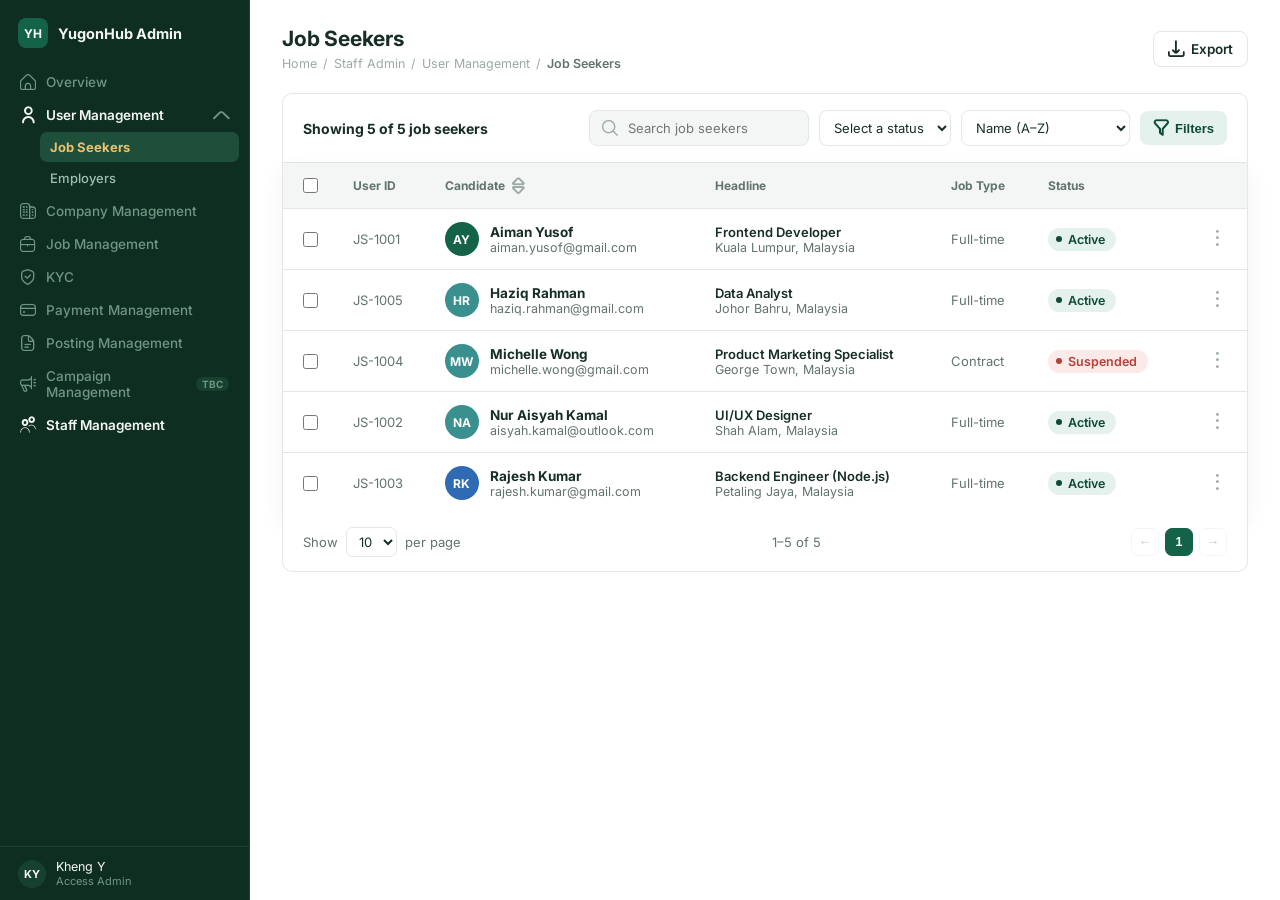
==== user_management.html @ 285b8dcd "update the base pages, include user management" ====
<!DOCTYPE html>
<html lang="en">
<head>
<meta charset="UTF-8">
<meta name="viewport" content="width=device-width, initial-scale=1.0">
<title>YugonHub Staff Admin — User Management</title>
<link rel="preconnect" href="https://fonts.googleapis.com">
<link rel="preconnect" href="https://fonts.gstatic.com" crossorigin>
<link href="https://fonts.googleapis.com/css2?family=Inter:wght@400;500;600;700&display=swap" rel="stylesheet">
<link rel="stylesheet" href="css/style.css">
<link rel="stylesheet" href="css/user-management.css">
</head>
<body>

<!-- ================= SIDEBAR ================= -->
<div class="sidebar">
  <div class="sidebar-head">
    <div class="brand-badge">YH</div>
    <div class="brand-name">YugonHub Admin</div>
  </div>
  <div class="nav">
    <div class="nav-item disabled"><i class="fi fi-rr-home"></i> Overview</div>

    <div class="nav-group">
      <div class="nav-item" id="user-nav-toggle">
        <i class="fi fi-rr-user"></i>
        User Management
        <i class="fi fi-rr-angle-down chev open" id="user-nav-chev"></i>
      </div>
      <div class="nav-sub open" id="user-nav-sub">
        <div class="nav-sub-item active" data-view="jobseeker">Job Seekers</div>
        <div class="nav-sub-item" data-view="employer">Employers</div>
      </div>
    </div>

    <div class="nav-item disabled"><i class="fi fi-rr-building"></i> Company Management</div>
    <div class="nav-item disabled"><i class="fi fi-rr-briefcase"></i> Job Management</div>
    <div class="nav-item disabled"><i class="fi fi-rr-shield-check"></i> KYC</div>
    <div class="nav-item disabled"><i class="fi fi-rr-credit-card"></i> Payment Management</div>
    <div class="nav-item disabled"><i class="fi fi-rr-document"></i> Posting Management</div>
    <div class="nav-item disabled">
      <i class="fi fi-rr-megaphone"></i>
      Campaign Management <span class="nav-note">TBC</span>
    </div>
    <a class="nav-item" href="staff_management.html">
      <i class="fi fi-rr-users"></i>
      Staff Management
    </a>
  </div>
  <div class="sidebar-foot">
    <div class="avatar">KY</div>
    <div class="who">Kheng Y<div class="role">Access Admin</div></div>
  </div>
</div>

<!-- ================= MAIN ================= -->
<div class="main">
  <div class="page">

    <div class="header-row">
      <div class="header-left">
        <h1 id="page-title">Job Seekers</h1>
        <div class="crumbs">Home <span class="sep">/</span> Staff Admin <span class="sep">/</span> User Management <span class="sep">/</span> <span class="current" id="crumb-current">Job Seekers</span></div>
      </div>
      <div class="header-actions">
        <button class="btn btn-ghost"><i class="fi fi-rr-download"></i> Export</button>
      </div>
    </div>

    <!-- ===================== JOB SEEKER LISTING ===================== -->
    <div class="view active" id="view-jobseeker">
      <div class="toolbar">
        <div class="toolbar-title" id="js-showing">Showing 5 of 5 job seekers</div>
        <div class="toolbar-controls">
          <div class="search-input">
            <i class="fi fi-rr-search"></i>
            <input id="js-search" placeholder="Search job seekers">
          </div>
          <select class="select-ctl" id="js-status-filter">
            <option value="">Select a status</option>
            <option value="Active">Active</option>
            <option value="Suspended">Suspended</option>
          </select>
          <select class="select-ctl" id="js-sort">
            <option value="name">Name (A&ndash;Z)</option>
            <option value="recent">Most recently joined</option>
          </select>
          <button class="filter-btn"><i class="fi fi-rr-filter"></i> Filters</button>
        </div>
      </div>
      <div class="table-card">
        <table>
          <thead>
            <tr>
              <th class="col-check"><input type="checkbox" id="js-check-all"></th>
              <th><div class="th-inner">User ID</div></th>
              <th><div class="th-inner">Candidate <i class="fi fi-rr-sort sort-ic"></i></div></th>
              <th><div class="th-inner">Headline</div></th>
              <th><div class="th-inner">Job Type</div></th>
              <th><div class="th-inner">Status</div></th>
              <th></th>
            </tr>
          </thead>
          <tbody id="js-tbody"></tbody>
        </table>
      </div>
      <div class="pagination">
        <div class="per-page">Show <select><option>10</option></select> per page</div>
        <div id="js-page-info">1&ndash;5 of 5</div>
        <div class="page-controls">
          <button class="page-btn" disabled>&#8592;</button>
          <button class="page-btn active">1</button>
          <button class="page-btn" disabled>&#8594;</button>
        </div>
      </div>
    </div>

    <!-- ===================== EMPLOYER LISTING ===================== -->
    <div class="view" id="view-employer">
      <div class="toolbar">
        <div class="toolbar-title" id="emp-showing">Showing 4 of 4 employers</div>
        <div class="toolbar-controls">
          <div class="search-input">
            <i class="fi fi-rr-search"></i>
            <input id="emp-search" placeholder="Search employers">
          </div>
          <select class="select-ctl" id="emp-status-filter">
            <option value="">Select a status</option>
            <option value="Active">Active</option>
            <option value="Pending Verification">Pending Verification</option>
            <option value="Suspended">Suspended</option>
          </select>
          <button class="filter-btn"><i class="fi fi-rr-filter"></i> Filters</button>
        </div>
      </div>
      <div class="table-card">
        <table>
          <thead>
            <tr>
              <th class="col-check"><input type="checkbox" id="emp-check-all"></th>
              <th><div class="th-inner">Employer ID</div></th>
              <th><div class="th-inner">Company <i class="fi fi-rr-sort sort-ic"></i></div></th>
              <th><div class="th-inner">Industry</div></th>
              <th><div class="th-inner">Company Size</div></th>
              <th><div class="th-inner">Status</div></th>
              <th></th>
            </tr>
          </thead>
          <tbody id="emp-tbody"></tbody>
        </table>
      </div>
      <div class="pagination">
        <div class="per-page">Show <select><option>10</option></select> per page</div>
        <div id="emp-page-info">1&ndash;4 of 4</div>
        <div class="page-controls">
          <button class="page-btn" disabled>&#8592;</button>
          <button class="page-btn active">1</button>
          <button class="page-btn" disabled>&#8594;</button>
        </div>
      </div>
    </div>

  </div>
</div>

<!-- ===================== OVERLAY ===================== -->
<div class="overlay" id="overlay"></div>

<!-- ===================== JOB SEEKER DRAWER ===================== -->
<div class="drawer" id="jobseeker-drawer">
  <div class="drawer-head">
    <div><h2 id="jobseeker-drawer-title">Job Seeker Details</h2><div class="drawer-sub" id="jobseeker-drawer-sub"></div></div>
    <button class="drawer-close" data-close><i class="fi fi-rr-cross-small"></i></button>
  </div>
  <div class="drawer-tabs" id="jobseeker-drawer-tabs">
    <button class="drawer-tab active" data-dtab="jobseeker-profile">Profile</button>
    <button class="drawer-tab" data-dtab="jobseeker-cv">Resume / CV</button>
    <button class="drawer-tab" data-dtab="jobseeker-experience">Experience</button>
    <button class="drawer-tab" data-dtab="jobseeker-projects">Projects</button>
    <button class="drawer-tab" data-dtab="jobseeker-education">Education</button>
  </div>
  <div class="drawer-body">
    <div class="drawer-tabbody active" id="jobseeker-profile">
      <div class="section-block">
        <p class="section-title">Personal Information</p>
        <div class="detail-grid">
          <div class="field"><label>User ID</label><div class="value" data-view-field="userId"></div></div>
          <div class="field"><label>Status</label>
            <div class="value" data-view-field="statusLabel"></div>
            <select data-edit-field="status" style="display:none"><option value="Active">Active</option><option value="Suspended">Suspended</option></select>
          </div>
          <div class="field"><label>Full Name</label><div class="value" data-view-field="name"></div></div>
          <div class="field"><label>Preferred Job Type</label><div class="value" data-view-field="preferredJobType"></div></div>
          <div class="field"><label>Email</label><div class="value" data-view-field="email"></div></div>
          <div class="field"><label>Phone</label><div class="value" data-view-field="phone"></div></div>
          <div class="field full"><label>Location</label><div class="value" data-view-field="location"></div></div>
          <div class="field"><label>Joined Date</label><div class="value" data-view-field="joined"></div></div>
          <div class="field"><label>Last Active</label><div class="value" data-view-field="lastActive"></div></div>
        </div>
      </div>
      <div class="section-block">
        <p class="section-title">Headline</p>
        <div class="value" data-view-field="headline"></div>
      </div>
      <div class="section-block">
        <p class="section-title">Professional Summary</p>
        <div class="value" data-view-field="bio"></div>
      </div>
      <div class="section-block">
        <p class="section-title">Skills</p>
        <div class="chip-row" data-view-field="skills"></div>
      </div>
    </div>
    <div class="drawer-tabbody" id="jobseeker-cv"></div>
    <div class="drawer-tabbody" id="jobseeker-experience"></div>
    <div class="drawer-tabbody" id="jobseeker-projects"></div>
    <div class="drawer-tabbody" id="jobseeker-education"></div>
  </div>
  <div class="drawer-foot" id="jobseeker-drawer-foot"></div>
</div>

<!-- ===================== EMPLOYER DRAWER ===================== -->
<div class="drawer" id="employer-drawer">
  <div class="drawer-head">
    <div><h2 id="employer-drawer-title">Employer Details</h2><div class="drawer-sub" id="employer-drawer-sub"></div></div>
    <button class="drawer-close" data-close><i class="fi fi-rr-cross-small"></i></button>
  </div>
  <div class="drawer-tabs" id="employer-drawer-tabs">
    <button class="drawer-tab active" data-dtab="employer-profile">Company Profile</button>
    <button class="drawer-tab" data-dtab="employer-contact">Contact Person</button>
  </div>
  <div class="drawer-body">
    <div class="drawer-tabbody active" id="employer-profile">
      <div class="section-block">
        <p class="section-title">Company Information</p>
        <div class="detail-grid">
          <div class="field"><label>Employer ID</label><div class="value" data-view-field="employerId"></div></div>
          <div class="field"><label>Status</label>
            <div class="value" data-view-field="statusLabel"></div>
            <select data-edit-field="status" style="display:none">
              <option value="Active">Active</option>
              <option value="Pending Verification">Pending Verification</option>
              <option value="Suspended">Suspended</option>
            </select>
          </div>
          <div class="field"><label>Company Name</label><div class="value" data-view-field="companyName"></div></div>
          <div class="field"><label>KYC Verification</label><div class="value" data-view-field="verification"></div></div>
          <div class="field"><label>Email</label><div class="value" data-view-field="email"></div></div>
          <div class="field"><label>Website</label><div class="value" data-view-field="website"></div></div>
          <div class="field"><label>Industry</label><div class="value" data-view-field="industry"></div></div>
          <div class="field"><label>Company Size</label><div class="value" data-view-field="companySize"></div></div>
          <div class="field full"><label>Headquarters</label><div class="value" data-view-field="hq"></div></div>
          <div class="field"><label>Joined Date</label><div class="value" data-view-field="joined"></div></div>
          <div class="field"><label>Last Active</label><div class="value" data-view-field="lastActive"></div></div>
        </div>
      </div>
      <div class="section-block">
        <p class="section-title">About the Company</p>
        <div class="value" data-view-field="about"></div>
      </div>
    </div>
    <div class="drawer-tabbody" id="employer-contact">
      <div class="section-block">
        <p class="section-title">Primary Contact Person</p>
        <div class="detail-grid">
          <div class="field"><label>Name</label><div class="value" data-view-field="contactName"></div></div>
          <div class="field"><label>Designation</label><div class="value" data-view-field="contactDesignation"></div></div>
          <div class="field"><label>Email</label><div class="value" data-view-field="contactEmail"></div></div>
          <div class="field"><label>Phone</label><div class="value" data-view-field="contactPhone"></div></div>
        </div>
      </div>
    </div>
  </div>
  <div class="drawer-foot" id="employer-drawer-foot"></div>
</div>

<script src="js/user-management.js"></script>
</body>
</html>
---- css/style.css ----
:root {
    /* Main content \u2014 clean white, fixed regardless of viewer theme */
    --bg: #FFFFFF;
    --surface: #FFFFFF;
    --surface-alt: #F3F6F4;
    --border: #E3E8E4;
    --text: #172E26;
    --text-muted: #63736E;
    --text-faint: #9BAAA4;
    --primary: #146348;
    --primary-dark: #0E4A35;
    --primary-tint: #E4F1EC;
    --accent: #EDC16C;
    --danger: #B3413A;
    --danger-tint: #FBEAE8;
    --info: #2E6BB3;
    --info-tint: #E7F0FA;
    --radius: 10px;
    --shadow: 0 8px 24px rgba(23, 46, 38, 0.06);

    /* Sidebar \u2014 dark green, fixed regardless of viewer theme */
    --sidebar-bg: #0F2E22;
    --sidebar-bg-hover: #17402F;
    --sidebar-border: #1D4433;
    --sidebar-text: #F3F7F4;
    --sidebar-text-muted: #9FBFAF;
    --sidebar-text-faint: #6E9682;
    --sidebar-active-bg: #1E4F3B;
    --sidebar-active-text: #EDC16C;
  }

  * { box-sizing: border-box; }
  html, body { height: 100%; }
  body {
    margin: 0; background: var(--bg); color: var(--text);
    font-family: 'Inter', -apple-system, BlinkMacSystemFont, 'Segoe UI', sans-serif;
    -webkit-font-smoothing: antialiased; display: flex; min-height: 100vh;
  }
  .icon { width: 17px; height: 17px; flex-shrink: 0; }
  a { color: inherit; text-decoration: none; }

  /* ================= Sidebar ================= */
  .sidebar {
    width: 250px; flex-shrink: 0; background: var(--sidebar-bg); border-right: 1px solid var(--sidebar-border);
    display: flex; flex-direction: column; height: 100vh; position: sticky; top: 0; overflow-y: auto;
  }
  .sidebar-head { display: flex; align-items: center; gap: 10px; padding: 18px 18px 14px; }
  .brand-badge {
    width: 30px; height: 30px; border-radius: 8px; background: var(--primary); color: #fff;
    display: flex; align-items: center; justify-content: center; font-weight: 700; font-size: 12px; flex-shrink: 0;
  }
  .brand-name { font-weight: 700; font-size: 14.5px; flex: 1; color: var(--sidebar-text); }
  .sidebar-search {
    margin: 0 14px 14px; display: flex; align-items: center; gap: 8px;
    background: var(--sidebar-bg-hover); border: 1px solid var(--sidebar-border); border-radius: 8px;
    padding: 8px 10px; color: var(--sidebar-text-muted); font-size: 13px;
  }
  .sidebar-search .kbd {
    margin-left: auto; font-size: 10.5px; background: var(--sidebar-bg); border: 1px solid var(--sidebar-border);
    border-radius: 5px; padding: 1px 5px; color: var(--sidebar-text-faint);
  }
  .nav { flex: 1; padding: 4px 10px 16px; }
  .nav-item {
    display: flex; align-items: center; gap: 10px; padding: 8px 10px; border-radius: 8px;
    font-size: 13.5px; font-weight: 600; color: var(--sidebar-text); cursor: pointer; margin-bottom: 1px;
  }
  .nav-item:hover { background: var(--sidebar-bg-hover); }
  .nav-item.disabled { color: var(--sidebar-text-faint); cursor: default; font-weight: 500; }
  .nav-item.disabled:hover { background: transparent; }
  .nav-item .chev { margin-left: auto; transition: transform 0.15s ease; color: var(--sidebar-text-faint); }
  .nav-item .chev.open { transform: rotate(180deg); }
  .nav-note { font-size: 10px; font-weight: 700; color: var(--sidebar-text-faint); background: var(--sidebar-bg-hover); border-radius: 999px; padding: 1px 6px; margin-left: auto; }
  .nav-group { margin-bottom: 2px; }
  .nav-sub { padding-left: 30px; display: none; }
  .nav-sub.open { display: block; }
  .nav-sub-item {
    padding: 7px 10px; border-radius: 7px; font-size: 13px; color: var(--sidebar-text-muted); font-weight: 500; cursor: pointer; margin-bottom: 1px;
  }
  .nav-sub-item:hover { background: var(--sidebar-bg-hover); color: var(--sidebar-text); }
  .nav-sub-item.active { background: var(--sidebar-active-bg); color: var(--sidebar-active-text); font-weight: 700; }

  .sidebar-foot { padding: 12px 18px; border-top: 1px solid var(--sidebar-border); display: flex; align-items: center; gap: 10px; }
  .sidebar-foot .avatar { width: 28px; height: 28px; border-radius: 50%; background: var(--sidebar-bg-hover); border: 1px solid var(--sidebar-border); display: flex; align-items: center; justify-content: center; font-size: 11px; font-weight: 700; color: var(--sidebar-text); }
  .sidebar-foot .who { font-size: 12.5px; color: var(--sidebar-text); }
  .sidebar-foot .who .role { color: var(--sidebar-text-faint); font-size: 11px; }

  /* ================= Main ================= */
  .main { flex: 1; min-width: 0; }
  .page { max-width: 1240px; margin: 0 auto; padding: 26px 32px 60px; }

  .header-row { display: flex; align-items: center; justify-content: space-between; margin-bottom: 22px; gap: 16px; flex-wrap: wrap; }
  .header-left h1 { font-size: 21px; font-weight: 700; margin: 0 0 5px; letter-spacing: -0.01em; }
  .crumbs { font-size: 12.5px; color: var(--text-faint); display: flex; align-items: center; gap: 6px; }
  .crumbs .sep { color: var(--text-faint); }
  .crumbs .current { color: var(--text-muted); font-weight: 600; }
  .header-actions { display: flex; align-items: center; gap: 10px; }

  .btn {
    appearance: none; border: none; cursor: pointer; font-family: inherit;
    font-size: 13.5px; font-weight: 600; border-radius: 8px; padding: 9px 14px;
    display: inline-flex; align-items: center; gap: 7px; white-space: nowrap;
  }
  .btn-primary { background: var(--primary); color: #fff; }
  .btn-primary:hover { background: var(--primary-dark); }
  .btn-ghost { background: var(--surface); color: var(--text); border: 1px solid var(--border); }
  .btn-ghost:hover { background: var(--surface-alt); }

  /* ---- Toolbar ---- */
  .toolbar {
    display: flex; align-items: center; justify-content: space-between; gap: 12px;
    padding: 16px 20px; background: var(--surface); border: 1px solid var(--border);
    border-radius: var(--radius) var(--radius) 0 0; flex-wrap: wrap;
  }
  .toolbar-title { font-size: 14px; font-weight: 700; white-space: nowrap; }
  .toolbar-controls { display: flex; align-items: center; gap: 10px; flex-wrap: wrap; }
  .search-input {
    display: flex; align-items: center; gap: 8px; background: var(--surface-alt);
    border: 1px solid var(--border); border-radius: 8px; padding: 8px 12px; width: 220px; color: var(--text-faint);
  }
  .search-input input {
    border: none; background: transparent; outline: none; font-family: inherit; font-size: 13px;
    color: var(--text); width: 100%;
  }
  .select-ctl {
    font-family: inherit; font-size: 13px; color: var(--text); background: var(--surface);
    border: 1px solid var(--border); border-radius: 8px; padding: 8px 10px; cursor: pointer;
  }
  .filter-btn {
    display: flex; align-items: center; gap: 6px; background: var(--primary-tint); color: var(--primary-dark);
    border: 1px solid transparent; border-radius: 8px; padding: 8px 12px; font-size: 13px; font-weight: 700; cursor: pointer;
  }

  /* ---- Table ---- */
  .table-card { background: var(--surface); border: 1px solid var(--border); border-top: none; border-radius: 0; overflow: hidden; box-shadow: var(--shadow); }
  table { width: 100%; border-collapse: collapse; font-size: 13.5px; }
  thead th {
    text-align: left; font-size: 12px; color: var(--text-muted); font-weight: 700;
    padding: 12px 16px; border-bottom: 1px solid var(--border); background: var(--surface-alt);
    white-space: nowrap;
  }
  th .th-inner { display: flex; align-items: center; gap: 5px; cursor: pointer; }
  th .sort-ic { color: var(--text-faint); }
  tbody td { padding: 13px 16px; border-bottom: 1px solid var(--border); vertical-align: middle; }
  tbody tr:last-child td { border-bottom: none; }
  tbody tr:hover { background: var(--surface-alt); }
  .col-check { width: 40px; }
  input[type="checkbox"] { width: 15px; height: 15px; accent-color: var(--primary); cursor: pointer; }

  .member-cell { display: flex; align-items: center; gap: 11px; cursor: pointer; }
  .avatar-circle {
    width: 34px; height: 34px; border-radius: 50%; display: flex; align-items: center; justify-content: center;
    font-size: 12px; font-weight: 700; color: #fff; flex-shrink: 0;
  }
  .member-name { font-weight: 700; font-size: 13.5px; }
  .member-email { color: var(--text-muted); font-size: 12.5px; }

  .role-cell { display: flex; align-items: center; gap: 11px; cursor: pointer; }
  .role-icon {
    width: 34px; height: 34px; border-radius: 9px; display: flex; align-items: center; justify-content: center;
    background: var(--primary-tint); color: var(--primary-dark); flex-shrink: 0;
  }
  .role-name { font-weight: 700; font-size: 13.5px; }
  .role-desc { color: var(--text-muted); font-size: 12.5px; max-width: 320px; }

  .status-pill {
    display: inline-flex; align-items: center; gap: 6px; font-size: 12.5px; font-weight: 600;
    padding: 4px 11px 4px 8px; border-radius: 999px;
  }
  .status-pill .dot { width: 6px; height: 6px; border-radius: 50%; background: currentColor; flex-shrink: 0; }
  .st-active { background: var(--primary-tint); color: var(--primary-dark); }
  .st-disabled { background: var(--danger-tint); color: var(--danger); }

  .count-pill { font-size: 12px; font-weight: 700; color: var(--text); background: var(--surface-alt); border: 1px solid var(--border); border-radius: 999px; padding: 3px 10px; }
  .muted-cell { color: var(--text-muted); font-size: 13px; }

  .row-menu { position: relative; text-align: right; }
  .row-menu-btn { background: transparent; border: none; cursor: pointer; color: var(--text-faint); padding: 6px; border-radius: 6px; }
  .row-menu-btn:hover { background: var(--surface-alt); color: var(--text); }
  .row-menu-drop {
    position: absolute; right: 0; top: 32px; background: var(--surface); border: 1px solid var(--border);
    border-radius: 8px; box-shadow: var(--shadow); min-width: 140px; z-index: 20; display: none; overflow: hidden;
  }
  .row-menu-drop.open { display: block; }
  .row-menu-drop button {
    display: block; width: 100%; text-align: left; background: none; border: none; padding: 9px 12px;
    font-family: inherit; font-size: 13px; color: var(--text); cursor: pointer;
  }
  .row-menu-drop button:hover { background: var(--surface-alt); }
  .row-menu-drop button.danger-item { color: var(--danger); }

  .empty-cell { padding: 40px 20px; text-align: center; color: var(--text-faint); font-size: 13.5px; }

  /* ---- Pagination ---- */
  .pagination {
    display: flex; align-items: center; justify-content: space-between; padding: 14px 20px;
    border: 1px solid var(--border); border-top: none; border-radius: 0 0 var(--radius) var(--radius);
    background: var(--surface); font-size: 13px; color: var(--text-muted); flex-wrap: wrap; gap: 10px;
    margin-top: -1px;
  }
  .per-page { display: flex; align-items: center; gap: 8px; }
  .per-page select { font-family: inherit; font-size: 13px; border: 1px solid var(--border); border-radius: 7px; padding: 5px 8px; background: var(--surface); color: var(--text); }
  .page-controls { display: flex; align-items: center; gap: 6px; }
  .page-btn {
    width: 28px; height: 28px; border-radius: 7px; border: 1px solid var(--border); background: var(--surface);
    color: var(--text-muted); font-size: 12.5px; font-weight: 600; cursor: pointer; display: flex; align-items: center; justify-content: center;
  }
  .page-btn.active { background: var(--primary); color: #fff; border-color: var(--primary); }
  .page-btn[disabled] { opacity: 0.4; cursor: default; }

  .view { display: none; }
  .view.active { display: block; }

  /* ================= Overlay & Drawer ================= */
  .overlay { position: fixed; inset: 0; background: rgba(16,32,26,0.35); opacity: 0; pointer-events: none; transition: opacity 0.18s ease; z-index: 40; }
  .overlay.open { opacity: 1; pointer-events: auto; }
  .drawer {
    position: fixed; top: 50%; left: 50%; width: min(820px, 92vw); max-height: 86vh;
    background: var(--surface); border: 1px solid var(--border); border-radius: 16px;
    transform: translate(-50%, -50%) scale(0.97); opacity: 0; pointer-events: none;
    transition: transform 0.18s ease, opacity 0.18s ease; z-index: 41;
    display: flex; flex-direction: column; box-shadow: 0 24px 64px rgba(15, 30, 24, 0.28);
  }
  .drawer.open { transform: translate(-50%, -50%) scale(1); opacity: 1; pointer-events: auto; }
  .drawer-head { padding: 20px 24px; border-bottom: 1px solid var(--border); display: flex; align-items: flex-start; justify-content: space-between; }
  .drawer-head h2 { margin: 0 0 4px; font-size: 17px; font-weight: 700; }
  .drawer-head .drawer-sub { font-size: 13px; color: var(--text-muted); }
  .drawer-close { appearance: none; border: none; background: var(--surface-alt); cursor: pointer; width: 30px; height: 30px; border-radius: 8px; font-size: 15px; color: var(--text-muted); flex-shrink: 0; }
  .drawer-tabs { display: flex; gap: 2px; padding: 0 24px; border-bottom: 1px solid var(--border); flex-wrap: wrap; }
  .drawer-tab { appearance: none; border: none; background: transparent; cursor: pointer; font-family: inherit; font-size: 13px; font-weight: 600; color: var(--text-muted); padding: 12px 10px 10px; border-bottom: 2px solid transparent; white-space: nowrap; }
  .drawer-tab.active { color: var(--text); border-bottom-color: var(--primary); }
  .drawer-body { flex: 1; overflow-y: auto; padding: 22px 24px; }
  .drawer-foot { padding: 16px 24px; border-top: 1px solid var(--border); display: flex; justify-content: flex-end; gap: 10px; }
  .field { margin-bottom: 16px; }
  .field label { display: block; font-size: 12px; font-weight: 600; color: var(--text-muted); margin-bottom: 6px; }
  .field .value { font-size: 14px; padding: 10px 0; border-bottom: 1px solid var(--border); }
  .field input, .field select { width: 100%; font-family: inherit; font-size: 14px; color: var(--text); background: var(--surface); border: 1px solid var(--border); border-radius: 8px; padding: 9px 11px; }
  .field-hint { font-size: 12px; color: var(--text-muted); margin-top: 5px; }
  .tbc-pill { display: inline-block; font-size: 11px; font-weight: 700; color: #8A6416; background: #FBF1DC; border: 1px solid var(--accent); border-radius: 999px; padding: 2px 8px; margin-left: 6px; }
  .drawer-tabbody { display: none; }
  .drawer-tabbody.active { display: block; }
  .matrix-wrap { overflow-x: auto; border: 1px solid var(--border); border-radius: 8px; }
  table.matrix { min-width: 560px; }
  table.matrix thead th { text-align: center; }
  table.matrix thead th:first-child { text-align: left; }
  table.matrix td { text-align: center; padding: 10px 8px; }
  table.matrix td:first-child { text-align: left; font-size: 13px; font-weight: 600; }
  table.matrix input[type="checkbox"] { width: 16px; height: 16px; }
  .audit-row { display: flex; gap: 14px; padding: 12px 0; border-bottom: 1px solid var(--border); font-size: 13px; }
  .audit-row:last-child { border-bottom: none; }
  .audit-time { color: var(--text-muted); width: 118px; flex-shrink: 0; }
  .audit-actor { font-weight: 600; width: 110px; flex-shrink: 0; }
  .audit-action { color: var(--text); }
  .empty-note { background: var(--surface-alt); border: 1px solid var(--border); border-radius: 8px; padding: 12px 14px; font-size: 13px; color: var(--text-muted); margin-top: 4px; }

  /* ---- Audit table ---- */
  table.audit-table { font-size: 12.5px; }
  table.audit-table thead th { padding: 9px 10px; font-size: 11px; }
  table.audit-table td { padding: 9px 10px; vertical-align: top; }
  .audit-prev { color: var(--danger); text-decoration: line-through; }
  .audit-new { color: var(--primary-dark); font-weight: 600; }
  .cat-badge { display: inline-block; font-size: 11.5px; font-weight: 700; padding: 3px 9px; border-radius: 999px; }
  .cat-staff { background: var(--info-tint); color: var(--info); }
  .cat-role { background: var(--primary-tint); color: var(--primary-dark); }

  /* ---- Function checklist ---- */
  .fn-group { margin-bottom: 18px; }
  .fn-group-title { font-size: 12.5px; font-weight: 700; color: var(--text-muted); text-transform: uppercase; letter-spacing: 0.03em; margin: 0 0 8px; }
  .fn-row { display: flex; align-items: flex-start; gap: 10px; padding: 8px 0; border-bottom: 1px solid var(--border); }
  .fn-row:last-child { border-bottom: none; }
  .fn-row input[type="checkbox"] { margin-top: 2px; }
  .fn-name { font-weight: 600; font-size: 13.5px; }
  .fn-desc { color: var(--text-muted); font-size: 12.5px; margin-top: 1px; }

  /* ================= Uicons (regular-rounded), embedded as base64 ================= */
  @font-face {
    font-family: 'uicons-rr';
    src: url('../fonts/uicons-rr.woff2') format('woff2');
    font-weight: normal;
    font-style: normal;
    font-display: block;
  }
  .fi {
    font-family: 'uicons-rr' !important;
    font-style: normal;
    display: inline-flex;
    align-items: center;
    justify-content: center;
    line-height: 1;
    font-size: 16px;
    flex-shrink: 0;
  }
  .fi::before { content: ""; }
  .fi-rr-home::before { content: "\e9d2"; }
  .fi-rr-user::before { content: "\f3a9"; }
  .fi-rr-building::before { content: "\e2d5"; }
  .fi-rr-briefcase::before { content: "\e2af"; }
  .fi-rr-shield-check::before { content: "\f04f"; }
  .fi-rr-credit-card::before { content: "\e566"; }
  .fi-rr-document::before { content: "\e654"; }
  .fi-rr-megaphone::before { content: "\ebf5"; }
  .fi-rr-users::before { content: "\f404"; }
  .fi-rr-search::before { content: "\f015"; }
  .fi-rr-filter::before { content: "\e7d7"; }
  .fi-rr-menu-dots-vertical::before { content: "\ec0b"; }
  .fi-rr-angle-down::before { content: "\e08d"; }
  .fi-rr-download::before { content: "\e67e"; }
  .fi-rr-cross-small::before { content: "\e579"; }
  .fi-rr-sort::before { content: "\f114"; }
---- css/user-management.css ----
/* ================= User Management — page-specific styles ================= */

.section-title { font-size: 13px; font-weight: 700; color: var(--text); margin: 0 0 12px; }
.section-block { margin-bottom: 22px; }
.section-block:last-child { margin-bottom: 0; }

/* ---- Two-column detail grid (Profile tab) ---- */
.detail-grid { display: grid; grid-template-columns: 1fr 1fr; gap: 4px 24px; }
.detail-grid .field { grid-column: span 1; }
.detail-grid .field.full { grid-column: 1 / -1; }
@media (max-width: 560px) { .detail-grid { grid-template-columns: 1fr; } }

/* ---- Skill / tag chips ---- */
.chip-row { display: flex; flex-wrap: wrap; gap: 7px; padding-top: 2px; }
.chip { background: var(--surface-alt); border: 1px solid var(--border); border-radius: 999px; padding: 4px 11px; font-size: 12.5px; font-weight: 600; color: var(--text); }

/* ---- Company logo (employer table / drawer) ---- */
.company-logo { width: 34px; height: 34px; border-radius: 9px; display: flex; align-items: center; justify-content: center; font-size: 12px; font-weight: 700; color: #fff; flex-shrink: 0; }
.company-cell { display: flex; align-items: center; gap: 11px; cursor: pointer; }
.company-name { font-weight: 700; font-size: 13.5px; }
.company-email { color: var(--text-muted); font-size: 12.5px; }

/* ---- Candidate headline cell ---- */
.headline-text { font-weight: 600; font-size: 13px; }
.location-text { color: var(--text-muted); font-size: 12.5px; }

/* ---- Verification badge ---- */
.verify-badge { display: inline-flex; align-items: center; gap: 5px; font-size: 12px; font-weight: 700; padding: 3px 10px; border-radius: 999px; }
.verify-yes { background: var(--primary-tint); color: var(--primary-dark); }
.verify-no { background: var(--danger-tint); color: var(--danger); }
.verify-pending, .st-pending { background: #FBF1DC; color: #8A6416; }

/* ---- Attachment card (Resume / CV) ---- */
.attachment-card { display: flex; align-items: center; gap: 13px; border: 1px solid var(--border); border-radius: 10px; padding: 14px 16px; background: var(--surface-alt); }
.attachment-icon { width: 38px; height: 38px; border-radius: 9px; background: var(--primary-tint); color: var(--primary-dark); display: flex; align-items: center; justify-content: center; font-weight: 700; font-size: 10.5px; flex-shrink: 0; }
.attachment-body { flex: 1; min-width: 0; }
.attachment-name { font-weight: 700; font-size: 13.5px; overflow: hidden; text-overflow: ellipsis; white-space: nowrap; }
.attachment-meta { font-size: 12px; color: var(--text-muted); margin-top: 2px; }
.attachment-actions { display: flex; gap: 8px; flex-shrink: 0; }

/* ---- Entry cards: Experience / Projects / Education ---- */
.entry-card { border: 1px solid var(--border); border-radius: 10px; padding: 14px 16px; margin-bottom: 12px; }
.entry-card:last-child { margin-bottom: 0; }
.entry-head { display: flex; align-items: flex-start; justify-content: space-between; gap: 12px; flex-wrap: wrap; }
.entry-title { font-weight: 700; font-size: 13.5px; }
.entry-sub { font-size: 12.5px; color: var(--text-muted); margin-top: 2px; }
.entry-period { font-size: 12px; color: var(--text-faint); font-weight: 600; white-space: nowrap; flex-shrink: 0; }
.entry-desc { font-size: 13px; color: var(--text-muted); margin-top: 9px; line-height: 1.55; }
.entry-link { font-size: 12.5px; margin-top: 8px; display: inline-flex; align-items: center; gap: 5px; color: var(--info); font-weight: 600; }
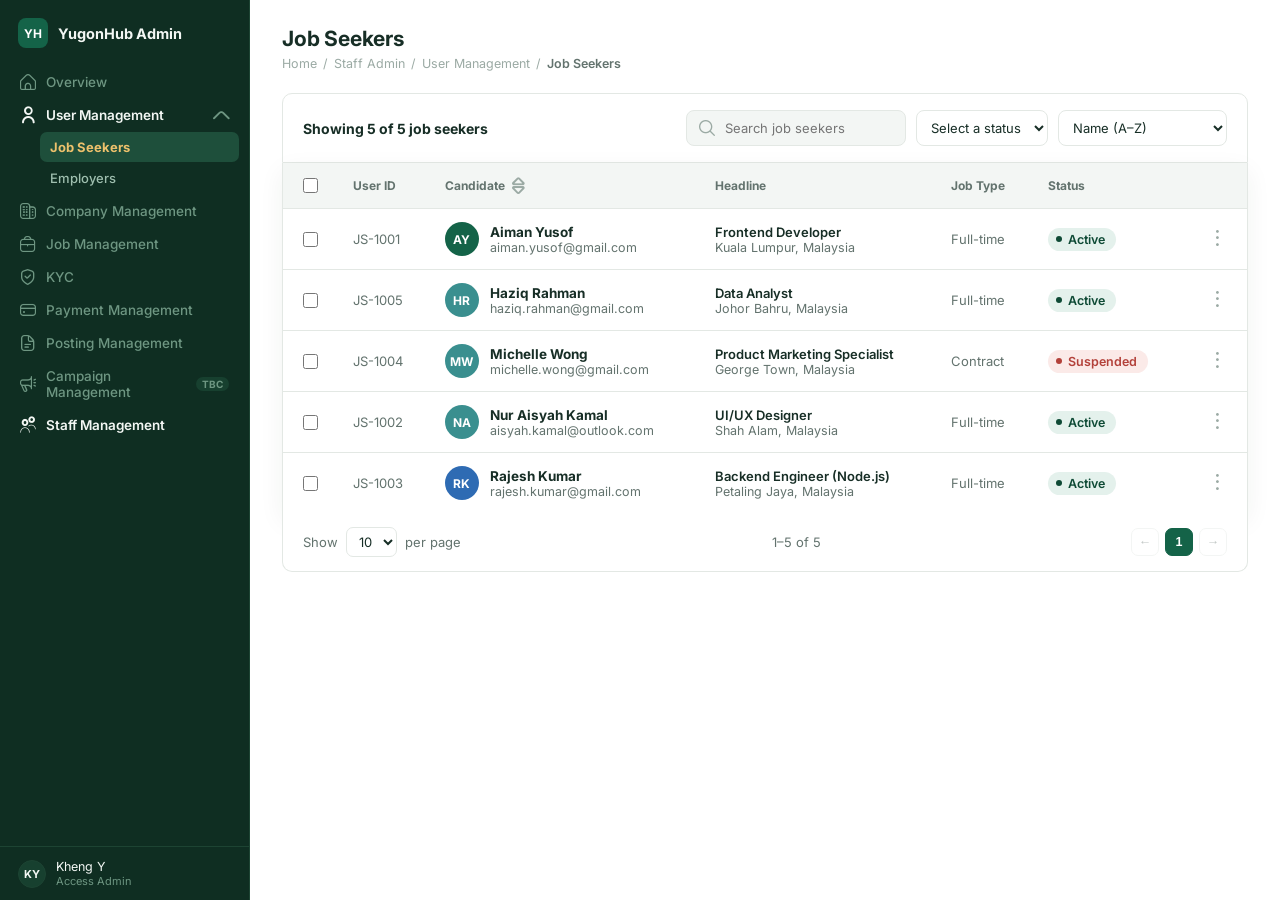
==== commit cfb65ac3: "temp hide filter and export" ====
--- a/user_management.html
+++ b/user_management.html
@@ -63,7 +63,7 @@
         <div class="crumbs">Home <span class="sep">/</span> Staff Admin <span class="sep">/</span> User Management <span class="sep">/</span> <span class="current" id="crumb-current">Job Seekers</span></div>
       </div>
       <div class="header-actions">
-        <button class="btn btn-ghost"><i class="fi fi-rr-download"></i> Export</button>
+        <button class="btn btn-ghost" style="display:none;"><i class="fi fi-rr-download"></i> Export</button>
       </div>
     </div>
 
@@ -85,7 +85,7 @@
             <option value="name">Name (A&ndash;Z)</option>
             <option value="recent">Most recently joined</option>
           </select>
-          <button class="filter-btn"><i class="fi fi-rr-filter"></i> Filters</button>
+          <button class="filter-btn" style="display:none;"><i class="fi fi-rr-filter"></i> Filters</button>
         </div>
       </div>
       <div class="table-card">
@@ -130,7 +130,7 @@
             <option value="Pending Verification">Pending Verification</option>
             <option value="Suspended">Suspended</option>
           </select>
-          <button class="filter-btn"><i class="fi fi-rr-filter"></i> Filters</button>
+          <button class="filter-btn" style="display:none;"><i class="fi fi-rr-filter"></i> Filters</button>
         </div>
       </div>
       <div class="table-card">
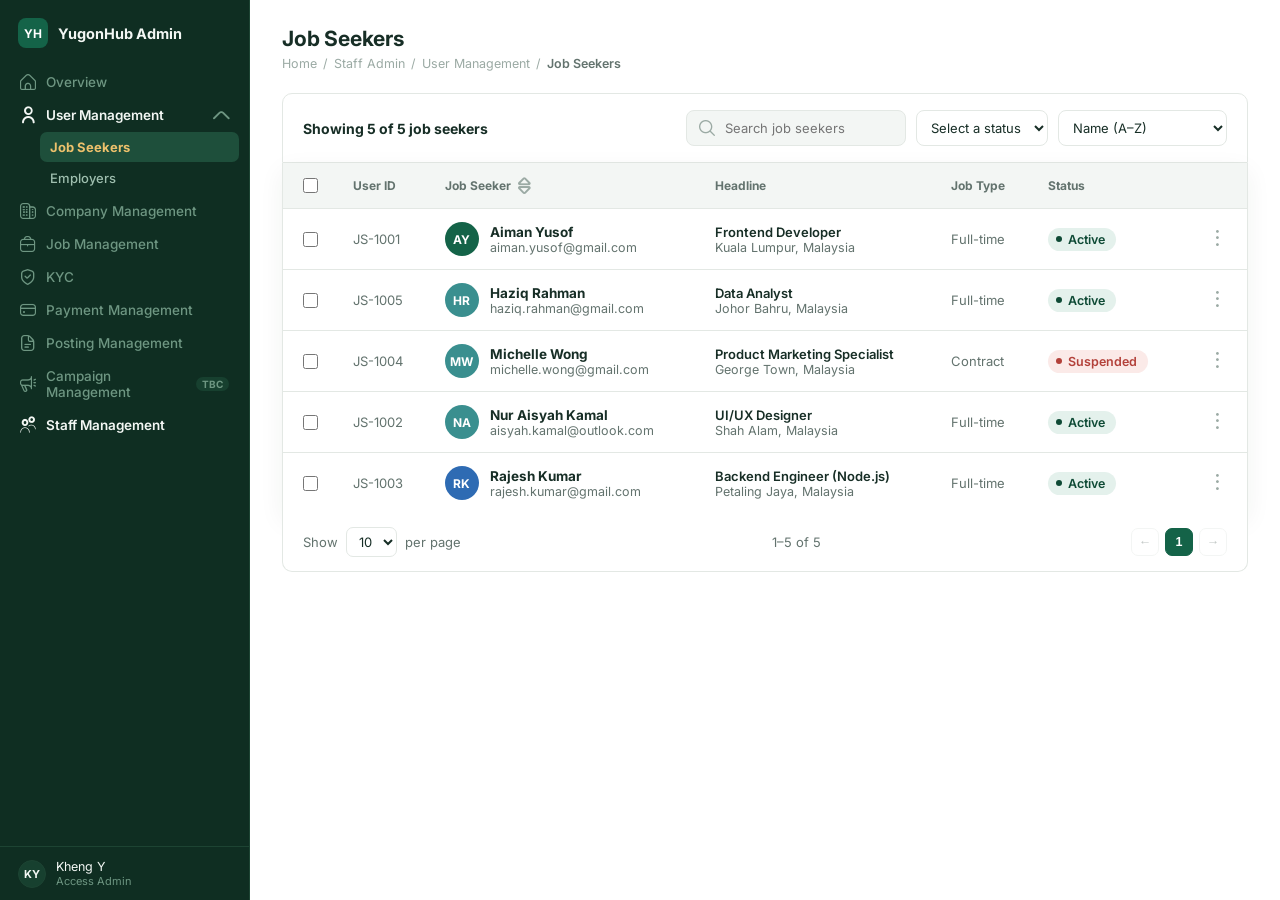
==== commit 77f38781: "change candidate to job seeker" ====
--- a/user_management.html
+++ b/user_management.html
@@ -94,7 +94,7 @@
             <tr>
               <th class="col-check"><input type="checkbox" id="js-check-all"></th>
               <th><div class="th-inner">User ID</div></th>
-              <th><div class="th-inner">Candidate <i class="fi fi-rr-sort sort-ic"></i></div></th>
+              <th><div class="th-inner">Job Seeker <i class="fi fi-rr-sort sort-ic"></i></div></th>
               <th><div class="th-inner">Headline</div></th>
               <th><div class="th-inner">Job Type</div></th>
               <th><div class="th-inner">Status</div></th>
